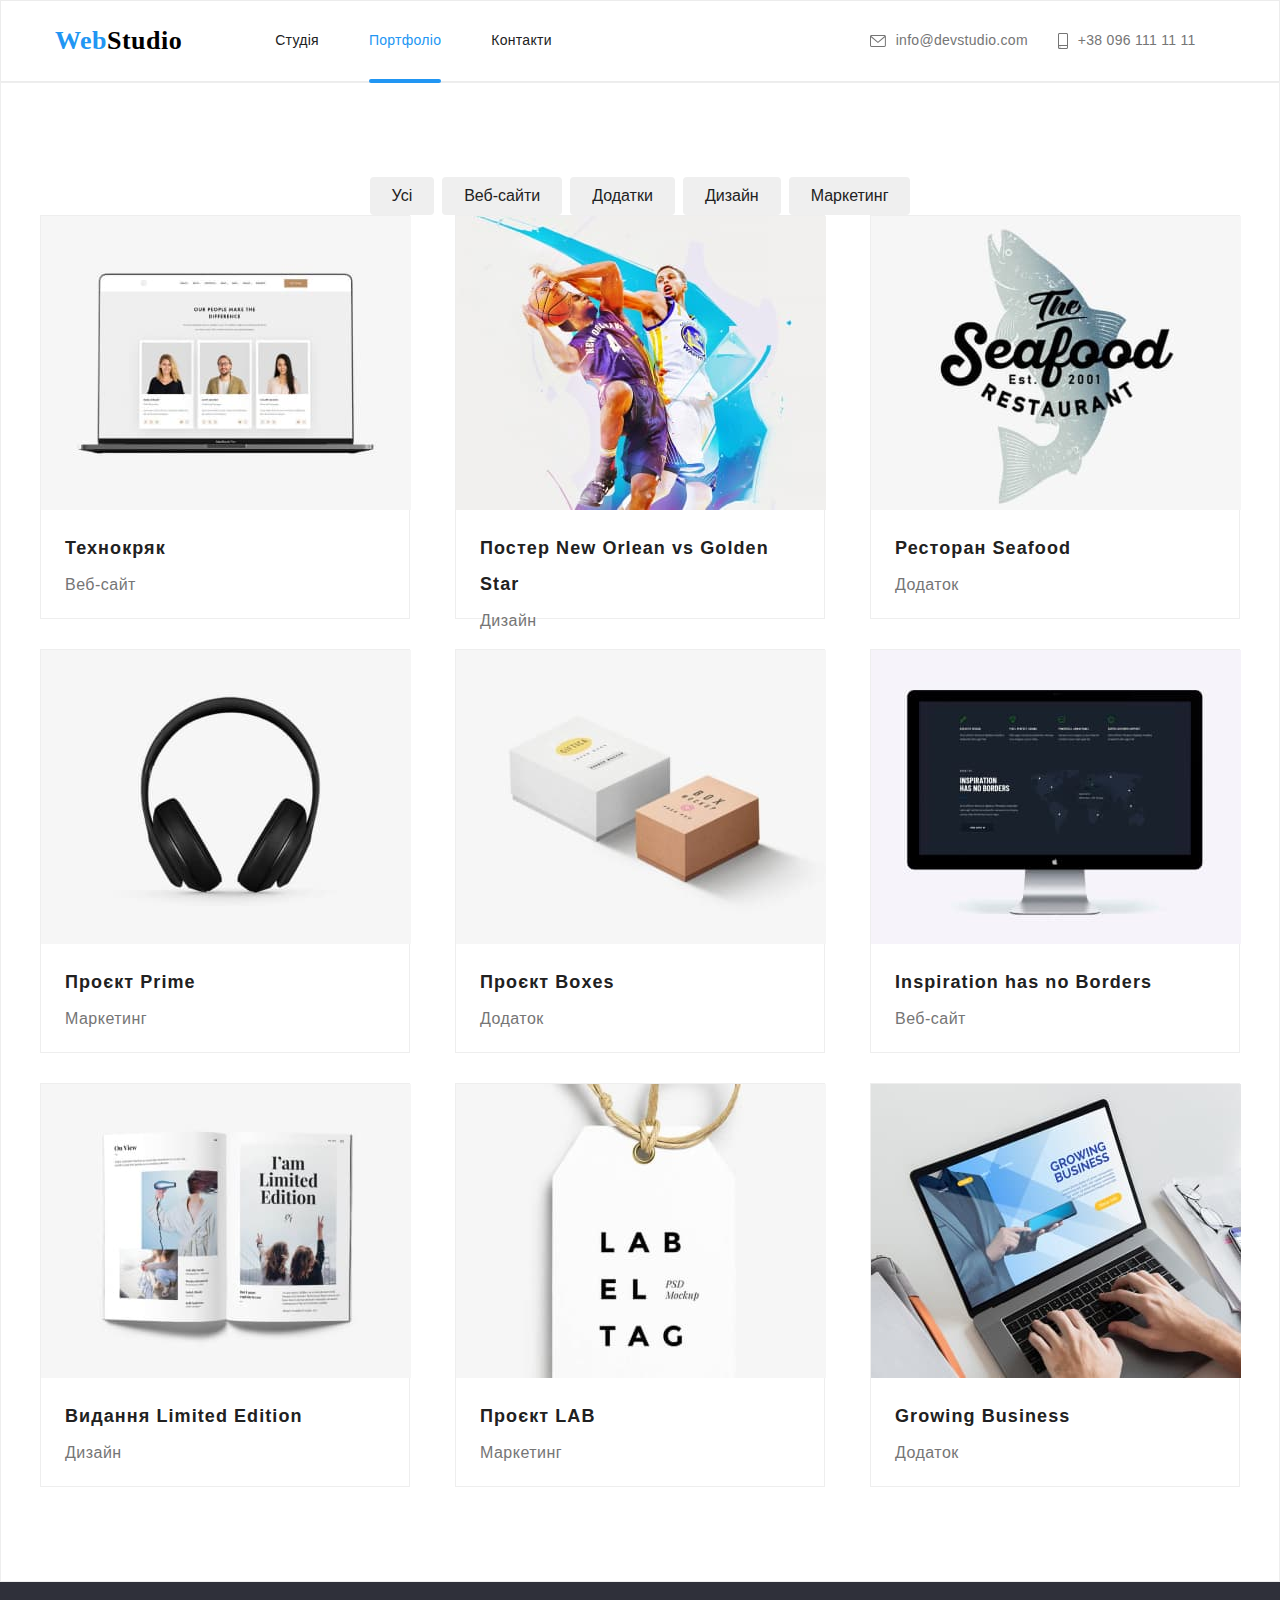
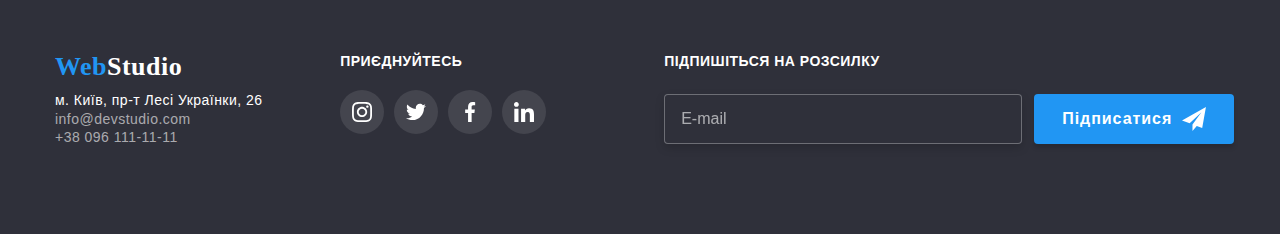
==== portfolio.html @ 76e7edec "Додав шрифти, import в футере" ====
<!DOCTYPE html>
<html lang="uk">
  <head>
    <meta charset="UTF-8" />
    <meta http-equiv="X-UA-Compatible" content="IE=edge" />
    <meta name="viewport" content="width=device-width, initial-scale=1.0" />
    <title>Document</title>
    <link rel="preconnect" href="https://fonts.googleapis.com" />
    <link rel="preconnect" href="https://fonts.gstatic.com" crossorigin />
    <link
      href="https://fonts.googleapis.com/css2?family=Raleway:wght@700&family=Roboto:wght@400;500;700;900&display=swap"
      rel="stylesheet"
    />
    <link
      rel="stylesheet"
      href="https://cdnjs.cloudflare.com/ajax/libs/modern-normalize/1.1.0/modern-normalize.min.css"
    />
    <link rel="stylesheet" href="./css/styles.css" />
    <link rel="stylesheet" href="./css/main.min.css" />
  </head>
  <body>
    <!-- Шапка сайта -->
    <header class="header">
      <div class="header__container-header">
        <a class="logo" href="./index.html"><span class="logo__logotype-web">Web</span><span
            class="logo__logotype-studio">Studio</span></a>

        <div>
          <ul class="header__nav-site list">
            <li class="header__nav-link">
              <a href="./index.html" class="header__link">Студія</a>
            </li>
            <li class="header__nav-link">
              <a href="./portfolio.html" class="header__link current">Портфоліо</a>
            </li>
            <li class="header__nav-link"><a href="#" class="header__link">Контакти</a></li>
          </ul>
        </div>
        <div class="header__container-contact">
          <ul class="header__nav list">
            <li class="header__nav-contact">
              <a href="mailto:info@devstudio.com" class="header__item-header">
                <svg class="header__icon-header" width="16" height="12">
                  <use href="./images/sprite.svg#icon-mail"></use>
                </svg>
                info@devstudio.com</a
              >
            </li>
            <li class="header__nav-contact">
              <a href="tel:+380961111111" class="header__item-header">
                <svg class="header__icon-header" width="10" height="16">
                  <use href="./images/sprite.svg#icon-smartphone"></use>
                </svg>
                +38 096 111 11 11</a
              >
            </li>
          </ul>
        </div>
      </div>
    </header>

    <main>
      <!-- Що робимо -->
      <section class="project">
        <div class="container">
          <h1 class="project__title visually-hidden"></h1>
          <ul class="btn list">
            <li>
              <button class="btn__buttons" type="button">Усі</button>
            </li>
            <li>
              <button class="btn__buttons" type="button">Веб-сайти</button>
            </li>
            <li>
              <button class="btn__buttons" type="button">Додатки</button>
            </li>
            <li>
              <button class="btn__buttons" type="button">Дизайн</button>
            </li>
            <li>
              <button class="btn__buttons" type="button">Маркетинг</button>
            </li>
          </ul>
        </div>

        <!-- Проекти -->
        <div class="container-portfolio">
          <h2 hidden>Наши проекти</h2>          
            <ul class="portfolio list">
              <li>
                <a href="#" class="portfolio__card-link">
                  <div class="card-thumb">
                    <img
                      class="card-thumb__photo-portfolio"
                      src="./images/portfo1.jpg"
                      alt="Відкритий ноутбук"
                      width="370"
                    />
                    <div class="card-thumb__portfolio-overlay">
                      <p class="portfolio__thumb-text">
                        Ресурс пропонує комплексні пропозиції з різним рівнем
                        функціоналу та сервісів. Все це дозволить відвідувачу
                        отримати вичерпні відомості про компанію чи приватну
                        особу.
                      </p>
                    </div>
                  </div>
                  <h3 class="card-thumb__aside-subject">Технокряк</h3>
                  <p class="card-thumb__subject">Веб-сайт</p>
                </a>
              </li>
              <li>
                <a href="#" class="portfolio__card-link"
                  ><div class="card-thumb">
                    <img
                      class="card-thumb__photo-portfolio"
                      src="./images/portfo2.jpg"
                      alt="Грають в баскетбол"
                      width="370"
                    />
                    <div class="card-thumb__portfolio-overlay">
                      <p class="portfolio__thumb-text">
                        Ресурс пропонує комплексні пропозиції з різним рівнем
                        функціоналу та сервісів. Все це дозволить відвідувачу
                        отримати вичерпні відомості про компанію чи приватну
                        особу.
                      </p>
                    </div>
                  </div>
                  <h3 class="card-thumb__aside-subject">
                    Постер New Orlean vs Golden Star
                  </h3>
                  <p class="card-thumb__subject">Дизайн</p>
                </a>
              </li>
              <li>
                <a href="#" class="portfolio__card-link"
                  ><div class="card-thumb">
                    <img
                      class="card-thumb__photo-portfolio"
                      src="./images/portfo3.jpg"
                      alt="Логотип ресторану"
                      width="370"
                    />
                    <div class="card-thumb__portfolio-overlay">
                      <p class="portfolio__thumb-text">
                        Ресурс пропонує комплексні пропозиції з різним рівнем
                        функціоналу та сервісів. Все це дозволить відвідувачу
                        отримати вичерпні відомості про компанію чи приватну
                        особу.
                      </p>
                    </div>
                  </div>
                  <h3 class="card-thumb__aside-subject">Ресторан Seafood</h3>
                  <p class="card-thumb__subject">Додаток</p>
                </a>
              </li>
              <li>
                <a href="#" class="portfolio__card-link"
                  ><div class="card-thumb">
                    <img
                      class="card-thumb__photo-portfolio"
                      src="./images/portfo4.jpg"
                      alt="Навушники"
                      width="370"
                    />
                    <div class="card-thumb__portfolio-overlay">
                      <p class="portfolio__thumb-text">
                        Ресурс пропонує комплексні пропозиції з різним рівнем
                        функціоналу та сервісів. Все це дозволить відвідувачу
                        отримати вичерпні відомості про компанію чи приватну
                        особу.
                      </p>
                    </div>
                  </div>
                  <h3 class="card-thumb__aside-subject">Проєкт Prime</h3>
                  <p class="card-thumb__subject">Маркетинг</p>
                </a>
              </li>
              <li>
                <a href="#" class="portfolio__card-link"
                  ><div class="card-thumb">
                    <img
                      class="card-thumb__photo-portfolio"
                      src="./images/portfo5.jpg"
                      alt="Дві коробки"
                      width="370"
                    />
                    <div class="card-thumb__portfolio-overlay">
                      <p class="portfolio__thumb-text">
                        Ресурс пропонує комплексні пропозиції з різним рівнем
                        функціоналу та сервісів. Все це дозволить відвідувачу
                        отримати вичерпні відомості про компанію чи приватну
                        особу.
                      </p>
                    </div>
                  </div>
                  <h3 class="card-thumb__aside-subject">Проєкт Boxes</h3>
                  <p class="card-thumb__subject">Додаток</p>
                </a>
              </li>
              <li>
                <a href="#" class="portfolio__card-link"
                  ><div class="card-thumb">
                    <img
                      class="card-thumb__photo-portfolio"
                      src="./images/portfo6.jpg"
                      alt="Монітор"
                      width="370"
                    />
                    <div class="card-thumb__portfolio-overlay">
                      <p class="portfolio__thumb-text">
                        Ресурс пропонує комплексні пропозиції з різним рівнем
                        функціоналу та сервісів. Все це дозволить відвідувачу
                        отримати вичерпні відомості про компанію чи приватну
                        особу.
                      </p>
                    </div>
                  </div>
                  <h3 class="card-thumb__aside-subject">Inspiration has no Borders</h3>
                  <p class="card-thumb__subject">Веб-сайт</p>
                </a>
              </li>
              <li>
                <a href="#" class="portfolio__card-link"
                  ><div class="card-thumb">
                    <img
                      class="card-thumb__photo-portfolio"
                      src="./images/portfo7.jpg"
                      alt="Відкрита книга"
                      width="370"
                    />
                    <div class="card-thumb__portfolio-overlay">
                      <p class="portfolio__thumb-text">
                        Ресурс пропонує комплексні пропозиції з різним рівнем
                        функціоналу та сервісів. Все це дозволить відвідувачу
                        отримати вичерпні відомості про компанію чи приватну
                        особу.
                      </p>
                    </div>
                  </div>
                  <h3 class="card-thumb__aside-subject">Видання Limited Edition</h3>
                  <p class="card-thumb__subject">Дизайн</p>
                </a>
              </li>
              <li>
                <a href="#" class="portfolio__card-link"
                  ><div class="card-thumb">
                    <img
                      class="card-thumb__photo-portfolio"
                      src="./images/portfo8.jpg"
                      alt="Бірка"
                      width="370"
                    />
                    <div class="card-thumb__portfolio-overlay">
                      <p class="portfolio__thumb-text">
                        Ресурс пропонує комплексні пропозиції з різним рівнем
                        функціоналу та сервісів. Все це дозволить відвідувачу
                        отримати вичерпні відомості про компанію чи приватну
                        особу.
                      </p>
                    </div>
                  </div>
                  <h3 class="card-thumb__aside-subject">Проєкт LAB</h3>
                  <p class="card-thumb__subject">Маркетинг</p>
                </a>
              </li>
              <li>
                <a href="#" class="portfolio__card-link"
                  ><div class="card-thumb">
                    <img
                      class="card-thumb__photo-portfolio"
                      src="./images/portfo9.jpg"
                      alt="Працює з ноутбуком"
                      width="370"
                    />
                    <div class="card-thumb__portfolio-overlay">
                      <p class="portfolio__thumb-text">
                        Ресурс пропонує комплексні пропозиції з різним рівнем
                        функціоналу та сервісів. Все це дозволить відвідувачу
                        отримати вичерпні відомості про компанію чи приватну
                        особу.
                      </p>
                    </div>
                  </div>
                  <h3 class="card-thumb__aside-subject">Growing Business</h3>
                  <p class="card-thumb__subject">Додаток</p>
                </a>
              </li>
            </ul>
          
        </div>
      </section>
    </main>

    <!-- Футер -->

    <footer class="footer">
      <div class="page-footer">
        <div class="page-footer__container-address">
          <a class="logo" href="./index.html"><span class="logo__logotype-web">Web</span><span
              class="logo__logotype-studio logo__logotype-studio--inverse">Studio</span></a>
    
          <address>
            <ul class="page-footer__nav-footer list">
              <li>
                <a class="page-footer__items" href="https://goo.gl/maps/CPtrU1FHBa2aNyZL9" target="_blank"
                  rel="noopener noreferrer nofollow">
                  м. Київ, пр-т Лесі Українки, 26</a>
              </li>
              <li>
                <a class="page-footer__items-contact" href="mailto:info@devstudio.com">info@devstudio.com</a>
              </li>
              <li>
                <a class="page-footer__items-contact" href="tel:+380961111111">+38 096 111-11-11</a>
              </li>
            </ul>
          </address>
        </div>
    
        <!-- Footer social  -->
    
        <div class="joining">
          <h3 class="joining__title-footer">Приєднуйтесь</h3>
          <div class="joining__logo-social">
            <ul class="joining__social-networks list">
              <li>
                <a class="joining__link-social" href="#">
                  <svg width="20" height="20">
                    <use href="./images/sprite.svg#icon-instagram"></use>
                  </svg>
                </a>
              </li>
              <li>
                <a class="joining__link-social" href="#">
                  <svg width="20" height="20">
                    <use href="./images/sprite.svg#icon-twitter"></use>
                  </svg>
                </a>
              </li>
              <li>
                <a class="joining__link-social" href="#">
                  <svg width="20" height="20">
                    <use href="./images/sprite.svg#icon-facebook"></use>
                  </svg>
                </a>
              </li>
              <li>
                <a class="joining__link-social" href="#">
                  <svg width="20" height="20">
                    <use href="./images/sprite.svg#icon-linkedin"></use>
                  </svg>
                </a>
              </li>
            </ul>
          </div>
        </div>
    
        <!-- Підписка у футері -->
    
        <div class="subscription">
          <h3 class="subscription__title-subscribe">Підпишіться на розсилку</h3>
          <form class="subscription__form-subscribe">
            <label for="subscribe-mail">
              <input class="subscription__input-subscribe" type="email" name="subscribe-mail" placeholder="E-mail" />
            </label>
            <button class="button-subscribe" type="submit">
              Підписатися
              <svg class="button-subscribe__icon-subscribe button-subscribe__icon-subscribe--append" width="24" height="24">
                <use href="./images/sprite.svg#icon-send"></use>
              </svg>
            </button>
          </form>
        </div>
      </div>
    </footer>
  </body>
</html>
---- css/styles.css ----
/* колір основного тексту #212121*/
/* вторинний колір тексту rgba(117, 117, 117, 1) */
/* білий #FFFFFF */
/* акцент #2196F3 */
/* вторинний колір фона #F5F4FA */
/* колір контактів #757575 */






/* Лого */



/* Hero */





/* Модальнне вікно */



/* Checkbox modal  */


/* Button-modal */



/* Section Переваги */


/* Section Що робимо */



/* Section Наша команда */




/* Regular customers */


/* Footer */


/* Footer social */


/* Підписка у футері */





/* Що робимо */
/* Кнопки навігації */
.project {
  padding: 94px 0;
  background-color: var(--color-white);
  border: 1px solid var(--border-color-portfolio);
}

.container {
  width: 100%;
  max-width: 1200px;
  margin: 0 auto;
  padding: 0 15px;
}

.btn {
  display: flex;
  justify-content: center;
  margin-bottom: 50px;
  gap: 8px;
}

.btn__buttons {
  cursor: pointer;

  padding: 6px 22px;

  color: var(--primary-text-color);

  border-radius: 4px;
  border: none;

  font-family: inherit;
  font-weight: 500;
  font-size: 16px;
  line-height: 1.63;
  text-align: center;
  transition: color 250ms cubic-bezier(0.4, 0, 0.2, 1);
}

.btn__buttons:hover,
.btn__buttons:focus {
  color: var(--color-white);
  background-color: var(--accent-color);
  box-shadow: 0px 3px 1px rgba(0, 0, 0, 0.1), 0px 1px 2px rgba(0, 0, 0, 0.08),
    0px 2px 2px rgba(0, 0, 0, 0.12);
}

/* Наші проекти */
.container-portfolio {
  width: 100%;
  max-width: 1200px;
  margin: 0 auto;
  padding: 0;
}
.portfolio {
  display: flex;
  justify-content: space-between;
  flex-wrap: wrap;
  padding: 0;
  margin: 0;
  gap: 30px 30px;
}

.portfolio__card-link {
  display: block;
  width: 370px;
  height: 404px;
  border: 1px solid var(--border-color-portfolio);
  text-decoration: none;
}
.portfolio__card-link:hover .card-thumb__portfolio-overlay,
.portfolio__card-linkk:focus {
  transform: translateY(0);
  opacity: 1;
  box-shadow: 0px 1px 1px rgba(0, 0, 0, 0.12), 0px 4px 4px rgba(0, 0, 0, 0.06),
    1px 4px 6px rgba(0, 0, 0, 0.16);
}

.card-thumb {
  position: relative;
  overflow: hidden;
  width: 370px;
  height: 294px;
}
.card-thumb__photo-portfolio {
  display: block;
  margin-bottom: 0;
}

.card-thumb__portfolio-overlay {
  position: absolute;
  top: 0;
  left: 0;
  width: 100%;
  height: 100%;
  opacity: 0;
  pointer-events: none;
  background-color: var(--background-color-card);

  transform: translateY(100%);
  transition: transform 250ms cubic-bezier(0.4, 0, 0.2, 1),
    opacity 250ms cubic-bezier(0.4, 0, 0.2, 1);
}
.portfolio__thumb-text {
  padding: 63px 24px;
  margin: 0;
  width: 100%;
  max-height: 294px;
  color: var(--color-white);

  font-size: 18px;
  line-height: 1.56;
}

.card-thumb__aside-subject {
  padding: 0 24px;

  margin-top: 20px;
  margin-bottom: 4px;
  color: var(--primary-text-color);

  font-size: 18px;
  line-height: 2;
  letter-spacing: 0.06em;
}

.card-thumb__subject {
  padding: 0 24px;
  margin-top: 0px;
  margin-bottom: 20px;
  color: var(--text-color);

  font-size: 16px;
  line-height: 1.88;
}
---- css/main.min.css ----
:root{--primary-text-color: #212121;--color-white: #ffffff;--text-color: #757575;--accent-color: #2196f3;--background-color-primary: #2f303a;--background-color: #f5f5f5;--background-color-sekondary: #f5f4fa;--color-logo: #000000;--background-color-button: #188ce8;--font-family-primary: Roboto;--font-family-sekondary: Raleway;--color-text-contact: rgba(255, 255, 255, 0.6);--background-color-social: #afb1b8;--border-color-header: #ececec;--border-color-portfolio: #eeeeee;--background-color-modal: rgba(0, 0, 0, 0.2);--background-color-modal-btn: rgba(0, 0, 0, 0.1);--background-color-card: rgba(33, 150, 243, 0.9);--background-color-applications: rgba(47, 48, 58, 0.8);--border-color-modal: rgba(33, 33, 33, 0.2);--color-text-coment: rgba(117, 117, 117, 0.5);--color-bord-subscription: rgba(255, 255, 255, 0.3)}/*! modern-normalize v1.1.0 | MIT License | https://github.com/sindresorhus/modern-normalize */*,::before,::after{box-sizing:border-box}html{line-height:1.15;-webkit-text-size-adjust:100%;-moz-tab-size:4;-o-tab-size:4;tab-size:4}body{margin:0;font-family:system-ui,-apple-system,"Segoe UI",Roboto,Helvetica,Arial,sans-serif,"Apple Color Emoji","Segoe UI Emoji"}hr{height:0;color:inherit}abbr[title]{-webkit-text-decoration:underline dotted;text-decoration:underline dotted}b,strong{font-weight:bolder}code,kbd,samp,pre{font-family:ui-monospace,SFMono-Regular,Consolas,"Liberation Mono",Menlo,monospace;font-size:1em}small{font-size:80%}sub,sup{font-size:75%;line-height:0;position:relative;vertical-align:baseline}sub{bottom:-0.25em}sup{top:-0.5em}table{text-indent:0;border-color:inherit}button,input,optgroup,select,textarea{font-family:inherit;font-size:100%;line-height:1.15;margin:0}button,select{text-transform:none}button,[type=button],[type=reset],[type=submit]{-webkit-appearance:button}::-moz-focus-inner{border-style:none;padding:0}:-moz-focusring{outline:1px dotted ButtonText}:-moz-ui-invalid{box-shadow:none}legend{padding:0}progress{vertical-align:baseline}::-webkit-inner-spin-button,::-webkit-outer-spin-button{height:auto}[type=search]{-webkit-appearance:textfield;outline-offset:-2px}::-webkit-search-decoration{-webkit-appearance:none}::-webkit-file-upload-button{-webkit-appearance:button;font:inherit}summary{display:list-item}body{color:var(--primary-text-color);font-family:Roboto,sans-serif;letter-spacing:.03em}.list{padding:0;margin:0;list-style:none;text-decoration:none}.current::after{display:inline-block;content:"";width:100%;height:4px;position:absolute;left:0;bottom:-2px;background-color:var(--accent-color);border-radius:2px}.visually-hidden{position:absolute;width:1px;height:1px;margin:-1px;border:0;padding:0;white-space:nowrap;-webkit-clip-path:inset(100%);clip-path:inset(100%);clip:rect(0 0 0 0);overflow:hidden}@font-face{font-family:"Roboto";font-style:normal;font-weight:400;src:url("../fonts/roboto-v30-cyrillic-regular.eot");src:local(""),url("../fonts/roboto-v30-cyrillic-regular.eot?#iefix") format("embedded-opentype"),url("../fonts/roboto-v30-cyrillic-regular.woff2") format("woff2"),url("../fonts/roboto-v30-cyrillic-regular.woff") format("woff"),url("../fonts/roboto-v30-cyrillic-regular.ttf") format("truetype"),url("../fonts/roboto-v30-cyrillic-regular.svg#Roboto") format("svg")}@font-face{font-family:"Roboto";font-style:normal;font-weight:500;src:url("../fonts/roboto-v30-cyrillic-500.eot");src:local(""),url("../fonts/roboto-v30-cyrillic-500.eot?#iefix") format("embedded-opentype"),url("../fonts/roboto-v30-cyrillic-500.woff2") format("woff2"),url("../fonts/roboto-v30-cyrillic-500.woff") format("woff"),url("../fonts/roboto-v30-cyrillic-500.ttf") format("truetype"),url("../fonts/roboto-v30-cyrillic-500.svg#Roboto") format("svg")}@font-face{font-family:"Roboto";font-style:normal;font-weight:700;src:url("../fonts/roboto-v30-cyrillic-700.eot");src:local(""),url("../fonts/roboto-v30-cyrillic-700.eot?#iefix") format("embedded-opentype"),url("../fonts/roboto-v30-cyrillic-700.woff2") format("woff2"),url("../fonts/roboto-v30-cyrillic-700.woff") format("woff"),url("../fonts/roboto-v30-cyrillic-700.ttf") format("truetype"),url("../fonts/roboto-v30-cyrillic-700.svg#Roboto") format("svg")}@font-face{font-family:"Roboto";font-style:normal;font-weight:900;src:url("../fonts/roboto-v30-cyrillic-900.eot");src:local(""),url("../fonts/roboto-v30-cyrillic-900.eot?#iefix") format("embedded-opentype"),url("../fonts/roboto-v30-cyrillic-900.woff2") format("woff2"),url("../fonts/roboto-v30-cyrillic-900.woff") format("woff"),url("../fonts/roboto-v30-cyrillic-900.ttf") format("truetype"),url("../fonts/roboto-v30-cyrillic-900.svg#Roboto") format("svg")}@font-face{font-family:"Raleway";font-style:normal;font-weight:400;src:url("../fonts/raleway-v28-latin-regular.eot");src:local(""),url("../fonts/raleway-v28-latin-regular.eot?#iefix") format("embedded-opentype"),url("../fonts/raleway-v28-latin-regular.woff2") format("woff2"),url("../fonts/raleway-v28-latin-regular.woff") format("woff"),url("../fonts/raleway-v28-latin-regular.ttf") format("truetype"),url("../fonts/raleway-v28-latin-regular.svg#Raleway") format("svg")}@font-face{font-family:"Raleway";font-style:normal;font-weight:700;src:url("../fonts/raleway-v28-latin-700.eot");src:local(""),url("../fonts/raleway-v28-latin-700.eot?#iefix") format("embedded-opentype"),url("../fonts/raleway-v28-latin-700.woff2") format("woff2"),url("../fonts/raleway-v28-latin-700.woff") format("woff"),url("../fonts/raleway-v28-latin-700.ttf") format("truetype"),url("../fonts/raleway-v28-latin-700.svg#Raleway") format("svg")}.backdrop{position:fixed;top:0;left:0;width:100%;height:100%;background-color:var(--background-color-modal);opacity:1;transition:opacity 500ms cubic-bezier(0.4, 0, 0.2, 1),visibility 500ms cubic-bezier(0.4, 0, 0.2, 1)}.backdrop.is-hidden{opacity:0;visibility:hidden;pointer-events:none}.backdrop.is-hidden .backdrop__modal{transform:translate(-50%, -50%) scale(1.2)}.backdrop__modal{position:absolute;max-width:528px;min-height:581px;left:50%;top:50%;padding:40px;background-color:var(--color-white);box-shadow:0px 1px 3px rgba(0,0,0,.12),0px 1px 1px rgba(0,0,0,.14),0px 2px 1px rgba(0,0,0,.2);border-radius:4px;transform:translate(-50%, -50%) scale(1);transition:transform 500ms cubic-bezier(0.4, 0, 0.2, 1)}.backdrop__title-modal{margin-top:0%;margin-bottom:12px;font-size:20px;line-height:1.15;text-align:center;color:var(--primary-text-color)}.contact-form{width:448px}.contact-form__form-label{display:block;margin-bottom:4px;font-size:12px;line-height:1.17;letter-spacing:.01em;color:var(--text-color)}.contact-form__form-field{position:relative;margin-bottom:10px}.contact-form__form-input{width:100%;height:40px;padding:12px 12px 12px 42px;border:1px solid var(--background-color-modal);border-radius:4px;outline:none;transition:border-color 250ms cubic-bezier(0.4, 0, 0.2, 1);cursor:pointer}.contact-form__form-input:focus{border-color:var(--accent-color)}.contact-form__modal-icon{position:absolute;display:inline-block;top:50%;left:15px;transform:translateY(-50%);fill:currentColor}.contact-form__form-input:focus+.contact-form__modal-icon{fill:var(--accent-color)}.contact-form__form-coment{width:100%;height:120px;padding:12px 16px;margin-bottom:20px;resize:none;-moz-columns:var(--text-color);columns:var(--text-color);font-size:12px;line-height:1.17;letter-spacing:.01em;border:1px solid var(--background-color-modal);border-radius:4px;outline:none;transition:border-color 250ms cubic-bezier(0.4, 0, 0.2, 1);cursor:pointer}.contact-form__form-coment:focus{border-color:var(--accent-color)}.contact-form__form-coment::-moz-placeholder{color:var(--color-text-coment)}.contact-form__form-coment:-ms-input-placeholder{color:var(--color-text-coment)}.contact-form__form-coment::placeholder{color:var(--color-text-coment)}.benefits{max-width:1600px;padding-top:94px;margin-left:auto;margin-right:auto}.benefits__section-title{display:flex;gap:30px}.benefits__img-benef{display:flex;justify-content:center;align-items:center;width:270px;height:120px;margin-bottom:30px;fill:currentColor;background-color:var(--background-color-sekondary);border-radius:4px}.benefits__title-item{margin-bottom:10px;margin-top:0;font-size:14px;line-height:1.14;text-transform:uppercase;color:var(--primary-text-color)}.benefits__subtitle-item{margin-top:0;font-size:14px;line-height:1.71;color:var(--text-color)}.button{min-width:216px;padding:10px 32px;margin-top:30px;margin-left:auto;margin-right:auto;font-family:inherit;font-weight:700;font-size:16px;line-height:1.88;letter-spacing:.06em;box-shadow:0px 4px 4px rgba(0,0,0,.15);border-radius:4px;border:none;color:var(--color-white);background-color:var(--accent-color);cursor:pointer;transition:background-color 250ms cubic-bezier(0.4, 0, 0.2, 1)}.button:hover,.button:focus{color:var(--color-white);background-color:var(--background-color-button)}.button-close{position:absolute;top:8px;right:8px;display:flex;justify-content:center;align-items:center;width:30px;height:30px;fill:var(--color-logo);border-radius:50%;background-color:var(--color-white);border:1px solid var(--background-color-modal-btn);transition:fill 250ms cubic-bezier(0.4, 0, 0.2, 1);cursor:pointer}.button-close:hover{fill:var(--accent-color)}.button-modal{display:flex;min-width:200px;padding:10px 52px;margin-top:30px;margin-left:auto;margin-right:auto;font-family:inherit;font-weight:700;font-size:16px;line-height:1.88;letter-spacing:.06em;box-shadow:0px 4px 4px rgba(0,0,0,.15);border-radius:4px;border:none;color:var(--color-white);background-color:var(--accent-color);text-align:center;cursor:pointer;transition:background-color 250ms cubic-bezier(0.4, 0, 0.2, 1)}.button-modal:hover,.button-modal:focus{color:var(--color-white);background-color:var(--background-color-button)}.button-subscribe{display:flex;justify-content:center;align-items:center;width:200px;height:50px;padding:10px 28px;font-weight:700;font-size:16px;line-height:30px;letter-spacing:.06em;color:var(--color-white);background-color:var(--accent-color);box-shadow:0px 4px 4px rgba(0,0,0,.15);border-radius:4px;border:none;cursor:pointer;transition:background-color 250ms cubic-bezier(0.4, 0, 0.2, 1)}.button-subscribe:hover,.button-subscribe:focus{color:var(--color-white);background-color:var(--background-color-button)}.button-subscribe__icon-subscribe--append{fill:currentColor;margin-left:10px}.work-card{position:relative;display:flex;justify-content:center}.work-card__work-applications{position:absolute;width:100%;height:70px;bottom:0;background-color:var(--background-color-applications)}.work-card__applications-text{padding-top:27px;padding-bottom:27px;margin:0;font-weight:700;font-size:14px;line-height:1.14;letter-spacing:.03em;text-transform:uppercase;color:var(--color-white)}.checkbox{position:relative;display:flex;justify-content:center;align-items:center;width:100%}.checkbox__label-check{display:flex;justify-content:center;align-items:center}.checkbox__text-check{padding-left:7px;font-size:14px;line-height:1.7;color:var(--text-color)}.checkbox__terms-contract{padding-left:5px;font-size:14px;line-height:1.7;color:var(--accent-color)}.checkbox__input-check{-webkit-appearance:none;-moz-appearance:none;appearance:none;position:absolute}.checkbox__icon-check{position:absolute;top:50%;left:10px;transform:translateY(-50%);display:inline-block;width:16px;height:15px;background-color:var(--background-color);border:1px solid var(--color-logo);border-radius:2px;transition:border 250ms cubic-bezier(0.4, 0, 0.2, 1);cursor:pointer}.checkbox__input-check:checked+.checkbox__icon-check{background-color:var(--accent-color);border:1px solid var(--accent-color);background-image:url("../images/icon-check.svg");background-size:contain;background-origin:border-box}.container{width:100%;max-width:1200px;margin:0 auto;padding:0 15px}.header{display:flex;justify-content:center;align-items:center;max-width:1600px;margin:0 auto;border:1px solid var(--border-color-header)}.header__container-header{display:flex;justify-content:space-between;align-items:center;width:100%;max-width:1200px;height:80px;padding:0 15px}.header__nav-site{display:flex;padding:0;margin:0 auto}.header__nav-link:not(:last-child){margin-right:50px}.header__nav-link:last-child{margin-right:auto}.header__nav-link .header__link{position:relative;display:block;padding:32px 0;font-weight:500;font-size:14px;line-height:1.14;letter-spacing:.02em;text-decoration:none;color:var(--primary-text-color);transition:color 250ms cubic-bezier(0.4, 0, 0.2, 1)}.header__nav-link .header__link:hover,.header__nav-link .header__link:focus{color:var(--accent-color)}.header__nav-link .header__link.current{color:var(--accent-color)}.header__container-contact{max-width:1200px;padding-top:32px;padding-bottom:32px;margin:0 auto 0 318px;text-align:center}.header__nav{display:flex;gap:30px}.header__nav-contact{display:flex;justify-content:center;align-items:center}.header__icon-header{margin-right:10px;fill:currentColor}.header__icon-header:hover{color:var(--accent-color)}.header__nav .header__item-header{display:flex;justify-content:center;align-items:center;padding:32px 0;color:var(--text-color);font-weight:500;font-size:14px;line-height:1.14;letter-spacing:.02em;text-decoration:none;transition:color 250ms cubic-bezier(0.4, 0, 0.2, 1)}.header__nav .header__item-header:hover,.header__nav .header__item-header:focus{color:var(--accent-color)}.hero{max-width:1600px;margin:0 auto;text-align:center;background-image:linear-gradient(to right, rgba(47, 48, 58, 0.4), rgba(47, 48, 58, 0.4)),url("../images/bg-hero.jpg");background-repeat:no-repeat;background-position:center;background-size:cover}.hero__hero-list{display:block;justify-content:center;align-items:center;padding-top:200px;padding-bottom:200px}.hero__hero-title{max-width:696px;margin:0 auto;color:var(--color-white);font-weight:900;font-size:44px;line-height:1.36;letter-spacing:.06em;text-transform:uppercase}.job-section{padding:94px 0;text-align:center}.job-section__work-list{display:flex;justify-content:center;align-items:center;gap:30px}.job-section__work-title{margin-top:0;margin-bottom:50px;color:var(--primary-text-color);font-size:36px;line-height:1.17}.job-section__photo-work:last-child{margin-right:215px}.job-section__photo-work:first-child{margin-left:215px}.logo{margin-right:93px;font-weight:700;font-family:var(--font-family-sekondary);font-size:26px;line-height:1.9;text-decoration:none;color:var(--color-logo)}.logo .logo__logotype-web{color:var(--accent-color)}.logo__logotype-studio--inverse{color:var(--color-white)}.logotype{display:flex;justify-content:center;align-items:center;margin-bottom:30px;margin-left:auto;margin-right:auto;width:206px;height:44px;gap:10px}.logotype__social-team{display:flex;justify-content:center;align-items:center;width:206px;height:44px;gap:16px}.logotype__social-link{display:flex;justify-content:center;align-items:center;width:44px;height:44px;fill:var(--background-color-social);background-color:var(--color-white);border-radius:50%;transition:background-color 250ms cubic-bezier(0.4, 0, 0.2, 1)}.logotype__social-link:hover{fill:var(--color-white);background-color:var(--accent-color)}.customers-logo{display:flex;justify-content:center;align-items:center;gap:30px}.customers-logo__customers-link{display:flex;justify-content:center;align-items:center;width:170px;height:92px;fill:var(--background-color-social);background-color:var(--color-white);border:1px solid var(--background-color-social);border-radius:4px;transition:background-color-social 250ms cubic-bezier(0.4, 0, 0.2, 1)}.customers-logo__customers-link:hover{fill:var(--accent-color);border:1px solid var(--accent-color)}.joining{margin-top:72px;margin-left:65px;margin-bottom:100px;width:206px;height:80px}.joining__title-footer{margin-top:0;margin-bottom:20px;font-size:14px;line-height:1.14;text-transform:uppercase;color:var(--color-white)}.joining__social-networks{display:flex;justify-content:center;align-items:center;gap:10px}.joining__logo-social{display:flex;justify-content:center;align-items:center;gap:10px}.joining__link-social{display:flex;justify-content:center;align-items:center;width:44px;height:44px;fill:var(--color-white);background-color:rgba(255,255,255,.1);border-radius:50%}.joining__link-social:hover{fill:var(--color-white);background-color:var(--accent-color)}.footer{max-width:1600px;height:252px;padding-top:0;margin-left:auto;margin-right:auto;background-color:var(--background-color-primary)}.page-footer{display:flex;width:100%;max-width:1200px;margin:0 auto;padding:0 15px}.page-footer__container-address{margin-top:60px;margin-bottom:60px}.page-footer__nav-footer .page-footer__items{color:var(--color-white);font-style:normal;font-size:14px;line-height:1.17;text-decoration:none}.page-footer__nav-footer .page-footer__items:hover,.page-footer__nav-footer .page-footer__items:focus{color:var(--accent-color)}.page-footer__nav-footer .page-footer__items-contact{color:var(--color-text-contact);font-style:normal;font-size:14px;line-height:1.17;text-decoration:none}.page-footer__nav-footer .page-footer__items-contact:hover,.page-footer__nav-footer .page-footer__items-contact:focus{color:var(--accent-color)}.regular-customers{padding:94px 0;text-align:center}.regular-customers__title-customers{margin-top:0;margin-bottom:50px;font-size:36px;line-height:1.17}.subscription{margin-top:72px;margin-left:118px}.subscription__title-subscribe{margin-top:0;margin-bottom:24px;font-size:14px;line-height:1.14;text-transform:uppercase;color:var(--color-white)}.subscription__form-subscribe{display:flex;justify-content:center;align-items:center}.subscription__input-subscribe{width:358px;height:50px;padding:15px 16px;margin-right:12px;font-weight:400;font-size:16px;line-height:1,25;color:var(--color-white);background-color:var(--background-color-primary);border:1px solid var(--color-bord-subscription);filter:drop-shadow(0px 4px 4px rgba(0, 0, 0, 0.15));border-radius:4px;outline:none}.subscription__input-subscribe::-moz-placeholder{font-weight:400;font-size:16px;line-height:1,25;color:var(--color-text-contact)}.subscription__input-subscribe:-ms-input-placeholder{font-weight:400;font-size:16px;line-height:1,25;color:var(--color-text-contact)}.subscription__input-subscribe::placeholder{font-weight:400;font-size:16px;line-height:1,25;color:var(--color-text-contact)}.command{display:flex;justify-content:center;align-items:center;padding:94px 0;margin:0 auto;text-align:center;background-color:var(--background-color-sekondary)}.command__team{display:flex;justify-content:center;align-items:center;gap:30px}.command__team-title{display:flex;justify-content:center;align-items:center;margin-top:0;margin-bottom:50px;color:var(--primary-text-color);font-size:36px;line-height:1.17}.command__team-foto{display:block;background-color:var(--color-white);box-shadow:0px 1px 3px rgba(0,0,0,.12),0px 1px 1px rgba(0,0,0,.14),0px 2px 1px rgba(0,0,0,.2);border-radius:0px 0px 4px 4px}.command__title{margin-top:30px;margin-bottom:0;color:var(--primary-text-color);font-weight:500;font-size:16px;line-height:1.19}.command__subtitle{margin-top:10pt;margin-bottom:16px;color:var(--text-color);font-size:16px;line-height:1.19}/*# sourceMappingURL=main.min.css.map */
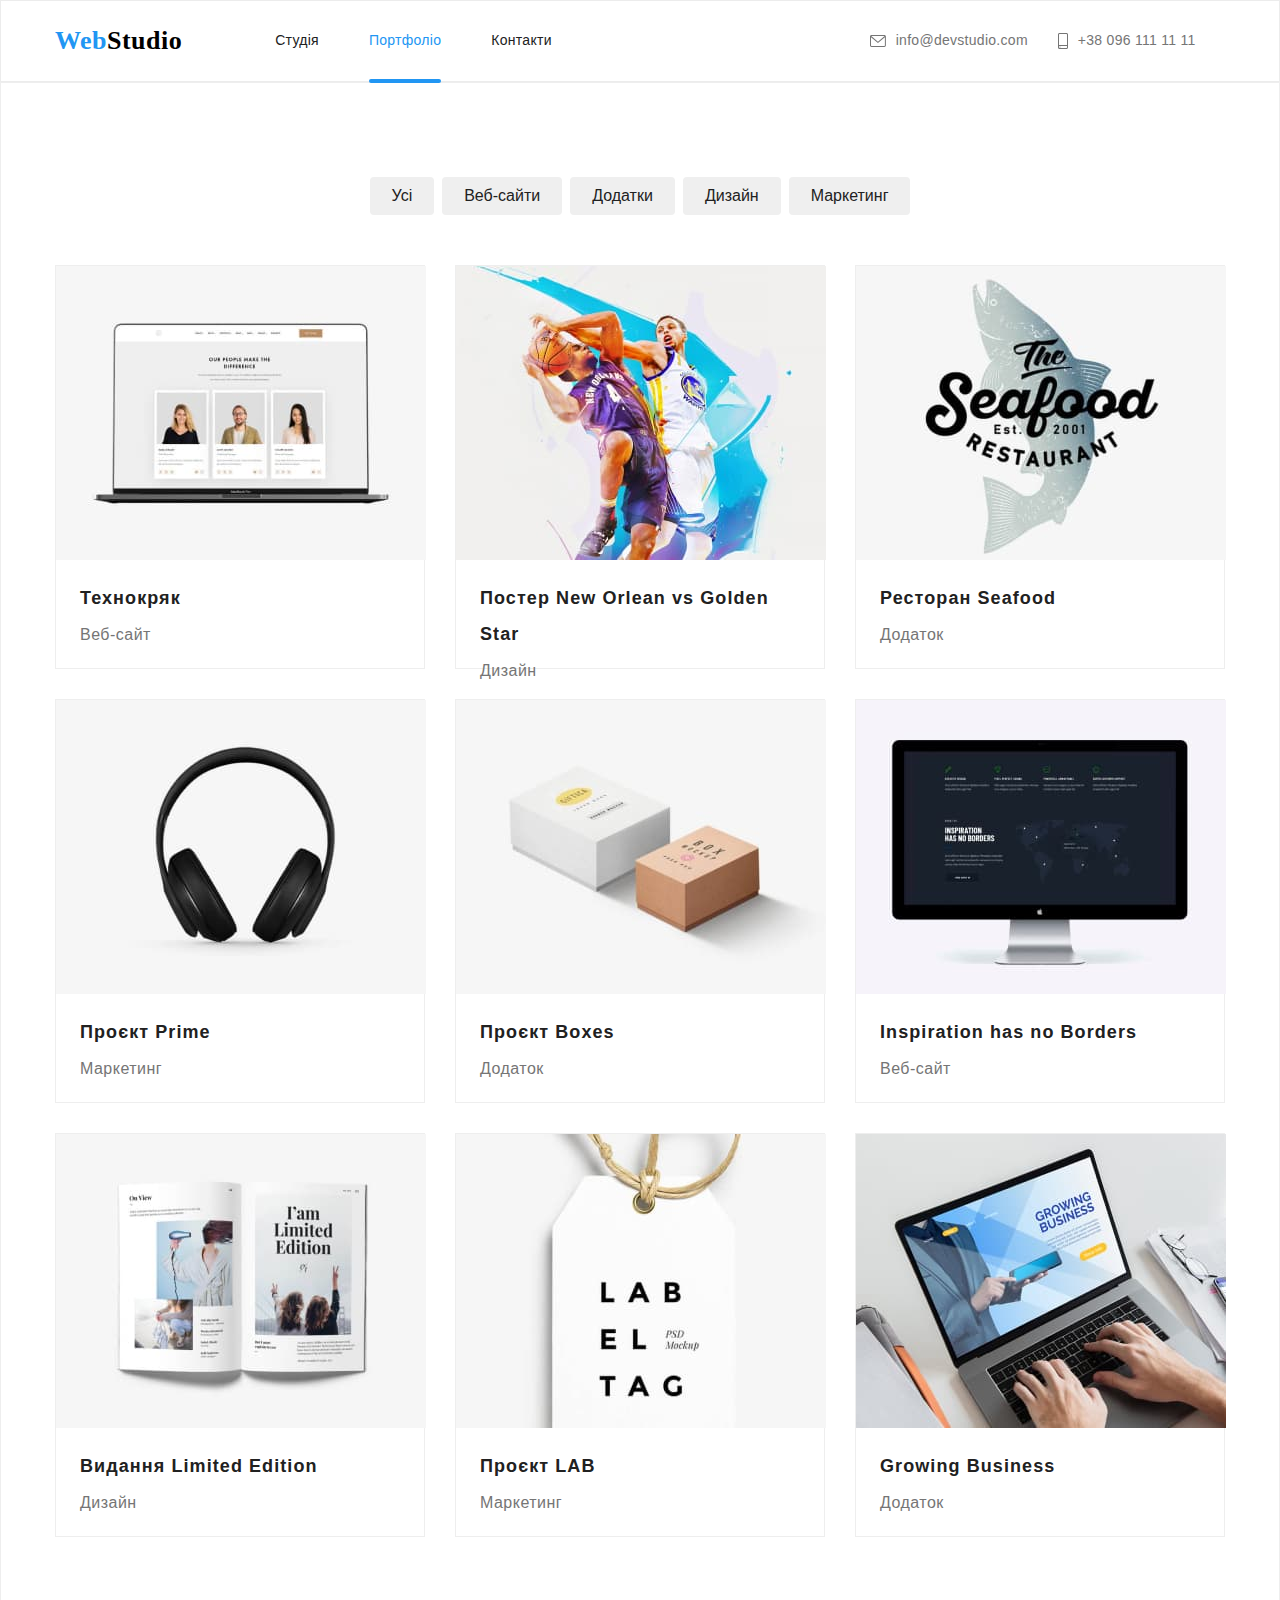
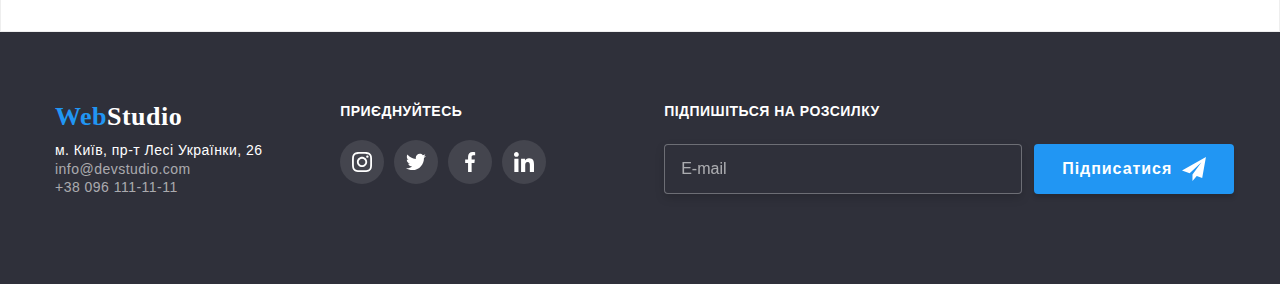
==== commit 46e42d14: "main в sass" ====
--- a/portfolio.html
+++ b/portfolio.html
@@ -25,7 +25,7 @@
         <a class="logo" href="./index.html"><span class="logo__logotype-web">Web</span><span
             class="logo__logotype-studio">Studio</span></a>
 
-        <div>
+        <nav>
           <ul class="header__nav-site list">
             <li class="header__nav-link">
               <a href="./index.html" class="header__link">Студія</a>
@@ -35,7 +35,7 @@
             </li>
             <li class="header__nav-link"><a href="#" class="header__link">Контакти</a></li>
           </ul>
-        </div>
+        </nav>
         <div class="header__container-contact">
           <ul class="header__nav list">
             <li class="header__nav-contact">
@@ -62,30 +62,30 @@
     <main>
       <!-- Що робимо -->
       <section class="project">
+        <div class="container-btn">
+          <h1 class="project__title visually-hidden">Кнопки робіт</h1>
+          <ul class="btn list">
+            <li>
+              <button class="btn__buttons" type="button">Усі</button>
+            </li>
+            <li>
+              <button class="btn__buttons" type="button">Веб-сайти</button>
+            </li>
+            <li>
+              <button class="btn__buttons" type="button">Додатки</button>
+            </li>
+            <li>
+              <button class="btn__buttons" type="button">Дизайн</button>
+            </li>
+            <li>
+              <button class="btn__buttons" type="button">Маркетинг</button>
+            </li>
+          </ul>
+        </div>
+
+        <!-- Проекти -->
         <div class="container">
-          <h1 class="project__title visually-hidden"></h1>
-          <ul class="btn list">
-            <li>
-              <button class="btn__buttons" type="button">Усі</button>
-            </li>
-            <li>
-              <button class="btn__buttons" type="button">Веб-сайти</button>
-            </li>
-            <li>
-              <button class="btn__buttons" type="button">Додатки</button>
-            </li>
-            <li>
-              <button class="btn__buttons" type="button">Дизайн</button>
-            </li>
-            <li>
-              <button class="btn__buttons" type="button">Маркетинг</button>
-            </li>
-          </ul>
-        </div>
-
-        <!-- Проекти -->
-        <div class="container-portfolio">
-          <h2 hidden>Наши проекти</h2>          
+          <h2 class="portfolio__title visually-hidden">Наши проекти</h2>          
             <ul class="portfolio list">
               <li>
                 <a href="#" class="portfolio__card-link">
--- a/css/styles.css
+++ b/css/styles.css
@@ -60,137 +60,15 @@
 
 /* Що робимо */
 /* Кнопки навігації */
-.project {
-  padding: 94px 0;
-  background-color: var(--color-white);
-  border: 1px solid var(--border-color-portfolio);
-}
 
-.container {
-  width: 100%;
-  max-width: 1200px;
-  margin: 0 auto;
-  padding: 0 15px;
-}
-
-.btn {
-  display: flex;
-  justify-content: center;
-  margin-bottom: 50px;
-  gap: 8px;
-}
-
-.btn__buttons {
-  cursor: pointer;
-
-  padding: 6px 22px;
-
-  color: var(--primary-text-color);
-
-  border-radius: 4px;
-  border: none;
-
-  font-family: inherit;
-  font-weight: 500;
-  font-size: 16px;
-  line-height: 1.63;
-  text-align: center;
-  transition: color 250ms cubic-bezier(0.4, 0, 0.2, 1);
-}
-
-.btn__buttons:hover,
-.btn__buttons:focus {
-  color: var(--color-white);
-  background-color: var(--accent-color);
-  box-shadow: 0px 3px 1px rgba(0, 0, 0, 0.1), 0px 1px 2px rgba(0, 0, 0, 0.08),
-    0px 2px 2px rgba(0, 0, 0, 0.12);
-}
 
 /* Наші проекти */
-.container-portfolio {
+/* .container {
   width: 100%;
   max-width: 1200px;
   margin: 0 auto;
   padding: 0;
-}
-.portfolio {
-  display: flex;
-  justify-content: space-between;
-  flex-wrap: wrap;
-  padding: 0;
-  margin: 0;
-  gap: 30px 30px;
-}
+} */
 
-.portfolio__card-link {
-  display: block;
-  width: 370px;
-  height: 404px;
-  border: 1px solid var(--border-color-portfolio);
-  text-decoration: none;
-}
-.portfolio__card-link:hover .card-thumb__portfolio-overlay,
-.portfolio__card-linkk:focus {
-  transform: translateY(0);
-  opacity: 1;
-  box-shadow: 0px 1px 1px rgba(0, 0, 0, 0.12), 0px 4px 4px rgba(0, 0, 0, 0.06),
-    1px 4px 6px rgba(0, 0, 0, 0.16);
-}
 
-.card-thumb {
-  position: relative;
-  overflow: hidden;
-  width: 370px;
-  height: 294px;
-}
-.card-thumb__photo-portfolio {
-  display: block;
-  margin-bottom: 0;
-}
 
-.card-thumb__portfolio-overlay {
-  position: absolute;
-  top: 0;
-  left: 0;
-  width: 100%;
-  height: 100%;
-  opacity: 0;
-  pointer-events: none;
-  background-color: var(--background-color-card);
-
-  transform: translateY(100%);
-  transition: transform 250ms cubic-bezier(0.4, 0, 0.2, 1),
-    opacity 250ms cubic-bezier(0.4, 0, 0.2, 1);
-}
-.portfolio__thumb-text {
-  padding: 63px 24px;
-  margin: 0;
-  width: 100%;
-  max-height: 294px;
-  color: var(--color-white);
-
-  font-size: 18px;
-  line-height: 1.56;
-}
-
-.card-thumb__aside-subject {
-  padding: 0 24px;
-
-  margin-top: 20px;
-  margin-bottom: 4px;
-  color: var(--primary-text-color);
-
-  font-size: 18px;
-  line-height: 2;
-  letter-spacing: 0.06em;
-}
-
-.card-thumb__subject {
-  padding: 0 24px;
-  margin-top: 0px;
-  margin-bottom: 20px;
-  color: var(--text-color);
-
-  font-size: 16px;
-  line-height: 1.88;
-}
--- a/css/main.min.css
+++ b/css/main.min.css
@@ -1 +1 @@
-:root{--primary-text-color: #212121;--color-white: #ffffff;--text-color: #757575;--accent-color: #2196f3;--background-color-primary: #2f303a;--background-color: #f5f5f5;--background-color-sekondary: #f5f4fa;--color-logo: #000000;--background-color-button: #188ce8;--font-family-primary: Roboto;--font-family-sekondary: Raleway;--color-text-contact: rgba(255, 255, 255, 0.6);--background-color-social: #afb1b8;--border-color-header: #ececec;--border-color-portfolio: #eeeeee;--background-color-modal: rgba(0, 0, 0, 0.2);--background-color-modal-btn: rgba(0, 0, 0, 0.1);--background-color-card: rgba(33, 150, 243, 0.9);--background-color-applications: rgba(47, 48, 58, 0.8);--border-color-modal: rgba(33, 33, 33, 0.2);--color-text-coment: rgba(117, 117, 117, 0.5);--color-bord-subscription: rgba(255, 255, 255, 0.3)}/*! modern-normalize v1.1.0 | MIT License | https://github.com/sindresorhus/modern-normalize */*,::before,::after{box-sizing:border-box}html{line-height:1.15;-webkit-text-size-adjust:100%;-moz-tab-size:4;-o-tab-size:4;tab-size:4}body{margin:0;font-family:system-ui,-apple-system,"Segoe UI",Roboto,Helvetica,Arial,sans-serif,"Apple Color Emoji","Segoe UI Emoji"}hr{height:0;color:inherit}abbr[title]{-webkit-text-decoration:underline dotted;text-decoration:underline dotted}b,strong{font-weight:bolder}code,kbd,samp,pre{font-family:ui-monospace,SFMono-Regular,Consolas,"Liberation Mono",Menlo,monospace;font-size:1em}small{font-size:80%}sub,sup{font-size:75%;line-height:0;position:relative;vertical-align:baseline}sub{bottom:-0.25em}sup{top:-0.5em}table{text-indent:0;border-color:inherit}button,input,optgroup,select,textarea{font-family:inherit;font-size:100%;line-height:1.15;margin:0}button,select{text-transform:none}button,[type=button],[type=reset],[type=submit]{-webkit-appearance:button}::-moz-focus-inner{border-style:none;padding:0}:-moz-focusring{outline:1px dotted ButtonText}:-moz-ui-invalid{box-shadow:none}legend{padding:0}progress{vertical-align:baseline}::-webkit-inner-spin-button,::-webkit-outer-spin-button{height:auto}[type=search]{-webkit-appearance:textfield;outline-offset:-2px}::-webkit-search-decoration{-webkit-appearance:none}::-webkit-file-upload-button{-webkit-appearance:button;font:inherit}summary{display:list-item}body{color:var(--primary-text-color);font-family:Roboto,sans-serif;letter-spacing:.03em}.list{padding:0;margin:0;list-style:none;text-decoration:none}.current::after{display:inline-block;content:"";width:100%;height:4px;position:absolute;left:0;bottom:-2px;background-color:var(--accent-color);border-radius:2px}.visually-hidden{position:absolute;width:1px;height:1px;margin:-1px;border:0;padding:0;white-space:nowrap;-webkit-clip-path:inset(100%);clip-path:inset(100%);clip:rect(0 0 0 0);overflow:hidden}@font-face{font-family:"Roboto";font-style:normal;font-weight:400;src:url("../fonts/roboto-v30-cyrillic-regular.eot");src:local(""),url("../fonts/roboto-v30-cyrillic-regular.eot?#iefix") format("embedded-opentype"),url("../fonts/roboto-v30-cyrillic-regular.woff2") format("woff2"),url("../fonts/roboto-v30-cyrillic-regular.woff") format("woff"),url("../fonts/roboto-v30-cyrillic-regular.ttf") format("truetype"),url("../fonts/roboto-v30-cyrillic-regular.svg#Roboto") format("svg")}@font-face{font-family:"Roboto";font-style:normal;font-weight:500;src:url("../fonts/roboto-v30-cyrillic-500.eot");src:local(""),url("../fonts/roboto-v30-cyrillic-500.eot?#iefix") format("embedded-opentype"),url("../fonts/roboto-v30-cyrillic-500.woff2") format("woff2"),url("../fonts/roboto-v30-cyrillic-500.woff") format("woff"),url("../fonts/roboto-v30-cyrillic-500.ttf") format("truetype"),url("../fonts/roboto-v30-cyrillic-500.svg#Roboto") format("svg")}@font-face{font-family:"Roboto";font-style:normal;font-weight:700;src:url("../fonts/roboto-v30-cyrillic-700.eot");src:local(""),url("../fonts/roboto-v30-cyrillic-700.eot?#iefix") format("embedded-opentype"),url("../fonts/roboto-v30-cyrillic-700.woff2") format("woff2"),url("../fonts/roboto-v30-cyrillic-700.woff") format("woff"),url("../fonts/roboto-v30-cyrillic-700.ttf") format("truetype"),url("../fonts/roboto-v30-cyrillic-700.svg#Roboto") format("svg")}@font-face{font-family:"Roboto";font-style:normal;font-weight:900;src:url("../fonts/roboto-v30-cyrillic-900.eot");src:local(""),url("../fonts/roboto-v30-cyrillic-900.eot?#iefix") format("embedded-opentype"),url("../fonts/roboto-v30-cyrillic-900.woff2") format("woff2"),url("../fonts/roboto-v30-cyrillic-900.woff") format("woff"),url("../fonts/roboto-v30-cyrillic-900.ttf") format("truetype"),url("../fonts/roboto-v30-cyrillic-900.svg#Roboto") format("svg")}@font-face{font-family:"Raleway";font-style:normal;font-weight:400;src:url("../fonts/raleway-v28-latin-regular.eot");src:local(""),url("../fonts/raleway-v28-latin-regular.eot?#iefix") format("embedded-opentype"),url("../fonts/raleway-v28-latin-regular.woff2") format("woff2"),url("../fonts/raleway-v28-latin-regular.woff") format("woff"),url("../fonts/raleway-v28-latin-regular.ttf") format("truetype"),url("../fonts/raleway-v28-latin-regular.svg#Raleway") format("svg")}@font-face{font-family:"Raleway";font-style:normal;font-weight:700;src:url("../fonts/raleway-v28-latin-700.eot");src:local(""),url("../fonts/raleway-v28-latin-700.eot?#iefix") format("embedded-opentype"),url("../fonts/raleway-v28-latin-700.woff2") format("woff2"),url("../fonts/raleway-v28-latin-700.woff") format("woff"),url("../fonts/raleway-v28-latin-700.ttf") format("truetype"),url("../fonts/raleway-v28-latin-700.svg#Raleway") format("svg")}.backdrop{position:fixed;top:0;left:0;width:100%;height:100%;background-color:var(--background-color-modal);opacity:1;transition:opacity 500ms cubic-bezier(0.4, 0, 0.2, 1),visibility 500ms cubic-bezier(0.4, 0, 0.2, 1)}.backdrop.is-hidden{opacity:0;visibility:hidden;pointer-events:none}.backdrop.is-hidden .backdrop__modal{transform:translate(-50%, -50%) scale(1.2)}.backdrop__modal{position:absolute;max-width:528px;min-height:581px;left:50%;top:50%;padding:40px;background-color:var(--color-white);box-shadow:0px 1px 3px rgba(0,0,0,.12),0px 1px 1px rgba(0,0,0,.14),0px 2px 1px rgba(0,0,0,.2);border-radius:4px;transform:translate(-50%, -50%) scale(1);transition:transform 500ms cubic-bezier(0.4, 0, 0.2, 1)}.backdrop__title-modal{margin-top:0%;margin-bottom:12px;font-size:20px;line-height:1.15;text-align:center;color:var(--primary-text-color)}.contact-form{width:448px}.contact-form__form-label{display:block;margin-bottom:4px;font-size:12px;line-height:1.17;letter-spacing:.01em;color:var(--text-color)}.contact-form__form-field{position:relative;margin-bottom:10px}.contact-form__form-input{width:100%;height:40px;padding:12px 12px 12px 42px;border:1px solid var(--background-color-modal);border-radius:4px;outline:none;transition:border-color 250ms cubic-bezier(0.4, 0, 0.2, 1);cursor:pointer}.contact-form__form-input:focus{border-color:var(--accent-color)}.contact-form__modal-icon{position:absolute;display:inline-block;top:50%;left:15px;transform:translateY(-50%);fill:currentColor}.contact-form__form-input:focus+.contact-form__modal-icon{fill:var(--accent-color)}.contact-form__form-coment{width:100%;height:120px;padding:12px 16px;margin-bottom:20px;resize:none;-moz-columns:var(--text-color);columns:var(--text-color);font-size:12px;line-height:1.17;letter-spacing:.01em;border:1px solid var(--background-color-modal);border-radius:4px;outline:none;transition:border-color 250ms cubic-bezier(0.4, 0, 0.2, 1);cursor:pointer}.contact-form__form-coment:focus{border-color:var(--accent-color)}.contact-form__form-coment::-moz-placeholder{color:var(--color-text-coment)}.contact-form__form-coment:-ms-input-placeholder{color:var(--color-text-coment)}.contact-form__form-coment::placeholder{color:var(--color-text-coment)}.benefits{max-width:1600px;padding-top:94px;margin-left:auto;margin-right:auto}.benefits__section-title{display:flex;gap:30px}.benefits__img-benef{display:flex;justify-content:center;align-items:center;width:270px;height:120px;margin-bottom:30px;fill:currentColor;background-color:var(--background-color-sekondary);border-radius:4px}.benefits__title-item{margin-bottom:10px;margin-top:0;font-size:14px;line-height:1.14;text-transform:uppercase;color:var(--primary-text-color)}.benefits__subtitle-item{margin-top:0;font-size:14px;line-height:1.71;color:var(--text-color)}.button{min-width:216px;padding:10px 32px;margin-top:30px;margin-left:auto;margin-right:auto;font-family:inherit;font-weight:700;font-size:16px;line-height:1.88;letter-spacing:.06em;box-shadow:0px 4px 4px rgba(0,0,0,.15);border-radius:4px;border:none;color:var(--color-white);background-color:var(--accent-color);cursor:pointer;transition:background-color 250ms cubic-bezier(0.4, 0, 0.2, 1)}.button:hover,.button:focus{color:var(--color-white);background-color:var(--background-color-button)}.button-close{position:absolute;top:8px;right:8px;display:flex;justify-content:center;align-items:center;width:30px;height:30px;fill:var(--color-logo);border-radius:50%;background-color:var(--color-white);border:1px solid var(--background-color-modal-btn);transition:fill 250ms cubic-bezier(0.4, 0, 0.2, 1);cursor:pointer}.button-close:hover{fill:var(--accent-color)}.button-modal{display:flex;min-width:200px;padding:10px 52px;margin-top:30px;margin-left:auto;margin-right:auto;font-family:inherit;font-weight:700;font-size:16px;line-height:1.88;letter-spacing:.06em;box-shadow:0px 4px 4px rgba(0,0,0,.15);border-radius:4px;border:none;color:var(--color-white);background-color:var(--accent-color);text-align:center;cursor:pointer;transition:background-color 250ms cubic-bezier(0.4, 0, 0.2, 1)}.button-modal:hover,.button-modal:focus{color:var(--color-white);background-color:var(--background-color-button)}.button-subscribe{display:flex;justify-content:center;align-items:center;width:200px;height:50px;padding:10px 28px;font-weight:700;font-size:16px;line-height:30px;letter-spacing:.06em;color:var(--color-white);background-color:var(--accent-color);box-shadow:0px 4px 4px rgba(0,0,0,.15);border-radius:4px;border:none;cursor:pointer;transition:background-color 250ms cubic-bezier(0.4, 0, 0.2, 1)}.button-subscribe:hover,.button-subscribe:focus{color:var(--color-white);background-color:var(--background-color-button)}.button-subscribe__icon-subscribe--append{fill:currentColor;margin-left:10px}.work-card{position:relative;display:flex;justify-content:center}.work-card__work-applications{position:absolute;width:100%;height:70px;bottom:0;background-color:var(--background-color-applications)}.work-card__applications-text{padding-top:27px;padding-bottom:27px;margin:0;font-weight:700;font-size:14px;line-height:1.14;letter-spacing:.03em;text-transform:uppercase;color:var(--color-white)}.checkbox{position:relative;display:flex;justify-content:center;align-items:center;width:100%}.checkbox__label-check{display:flex;justify-content:center;align-items:center}.checkbox__text-check{padding-left:7px;font-size:14px;line-height:1.7;color:var(--text-color)}.checkbox__terms-contract{padding-left:5px;font-size:14px;line-height:1.7;color:var(--accent-color)}.checkbox__input-check{-webkit-appearance:none;-moz-appearance:none;appearance:none;position:absolute}.checkbox__icon-check{position:absolute;top:50%;left:10px;transform:translateY(-50%);display:inline-block;width:16px;height:15px;background-color:var(--background-color);border:1px solid var(--color-logo);border-radius:2px;transition:border 250ms cubic-bezier(0.4, 0, 0.2, 1);cursor:pointer}.checkbox__input-check:checked+.checkbox__icon-check{background-color:var(--accent-color);border:1px solid var(--accent-color);background-image:url("../images/icon-check.svg");background-size:contain;background-origin:border-box}.container{width:100%;max-width:1200px;margin:0 auto;padding:0 15px}.header{display:flex;justify-content:center;align-items:center;max-width:1600px;margin:0 auto;border:1px solid var(--border-color-header)}.header__container-header{display:flex;justify-content:space-between;align-items:center;width:100%;max-width:1200px;height:80px;padding:0 15px}.header__nav-site{display:flex;padding:0;margin:0 auto}.header__nav-link:not(:last-child){margin-right:50px}.header__nav-link:last-child{margin-right:auto}.header__nav-link .header__link{position:relative;display:block;padding:32px 0;font-weight:500;font-size:14px;line-height:1.14;letter-spacing:.02em;text-decoration:none;color:var(--primary-text-color);transition:color 250ms cubic-bezier(0.4, 0, 0.2, 1)}.header__nav-link .header__link:hover,.header__nav-link .header__link:focus{color:var(--accent-color)}.header__nav-link .header__link.current{color:var(--accent-color)}.header__container-contact{max-width:1200px;padding-top:32px;padding-bottom:32px;margin:0 auto 0 318px;text-align:center}.header__nav{display:flex;gap:30px}.header__nav-contact{display:flex;justify-content:center;align-items:center}.header__icon-header{margin-right:10px;fill:currentColor}.header__icon-header:hover{color:var(--accent-color)}.header__nav .header__item-header{display:flex;justify-content:center;align-items:center;padding:32px 0;color:var(--text-color);font-weight:500;font-size:14px;line-height:1.14;letter-spacing:.02em;text-decoration:none;transition:color 250ms cubic-bezier(0.4, 0, 0.2, 1)}.header__nav .header__item-header:hover,.header__nav .header__item-header:focus{color:var(--accent-color)}.hero{max-width:1600px;margin:0 auto;text-align:center;background-image:linear-gradient(to right, rgba(47, 48, 58, 0.4), rgba(47, 48, 58, 0.4)),url("../images/bg-hero.jpg");background-repeat:no-repeat;background-position:center;background-size:cover}.hero__hero-list{display:block;justify-content:center;align-items:center;padding-top:200px;padding-bottom:200px}.hero__hero-title{max-width:696px;margin:0 auto;color:var(--color-white);font-weight:900;font-size:44px;line-height:1.36;letter-spacing:.06em;text-transform:uppercase}.job-section{padding:94px 0;text-align:center}.job-section__work-list{display:flex;justify-content:center;align-items:center;gap:30px}.job-section__work-title{margin-top:0;margin-bottom:50px;color:var(--primary-text-color);font-size:36px;line-height:1.17}.job-section__photo-work:last-child{margin-right:215px}.job-section__photo-work:first-child{margin-left:215px}.logo{margin-right:93px;font-weight:700;font-family:var(--font-family-sekondary);font-size:26px;line-height:1.9;text-decoration:none;color:var(--color-logo)}.logo .logo__logotype-web{color:var(--accent-color)}.logo__logotype-studio--inverse{color:var(--color-white)}.logotype{display:flex;justify-content:center;align-items:center;margin-bottom:30px;margin-left:auto;margin-right:auto;width:206px;height:44px;gap:10px}.logotype__social-team{display:flex;justify-content:center;align-items:center;width:206px;height:44px;gap:16px}.logotype__social-link{display:flex;justify-content:center;align-items:center;width:44px;height:44px;fill:var(--background-color-social);background-color:var(--color-white);border-radius:50%;transition:background-color 250ms cubic-bezier(0.4, 0, 0.2, 1)}.logotype__social-link:hover{fill:var(--color-white);background-color:var(--accent-color)}.customers-logo{display:flex;justify-content:center;align-items:center;gap:30px}.customers-logo__customers-link{display:flex;justify-content:center;align-items:center;width:170px;height:92px;fill:var(--background-color-social);background-color:var(--color-white);border:1px solid var(--background-color-social);border-radius:4px;transition:background-color-social 250ms cubic-bezier(0.4, 0, 0.2, 1)}.customers-logo__customers-link:hover{fill:var(--accent-color);border:1px solid var(--accent-color)}.joining{margin-top:72px;margin-left:65px;margin-bottom:100px;width:206px;height:80px}.joining__title-footer{margin-top:0;margin-bottom:20px;font-size:14px;line-height:1.14;text-transform:uppercase;color:var(--color-white)}.joining__social-networks{display:flex;justify-content:center;align-items:center;gap:10px}.joining__logo-social{display:flex;justify-content:center;align-items:center;gap:10px}.joining__link-social{display:flex;justify-content:center;align-items:center;width:44px;height:44px;fill:var(--color-white);background-color:rgba(255,255,255,.1);border-radius:50%}.joining__link-social:hover{fill:var(--color-white);background-color:var(--accent-color)}.footer{max-width:1600px;height:252px;padding-top:0;margin-left:auto;margin-right:auto;background-color:var(--background-color-primary)}.page-footer{display:flex;width:100%;max-width:1200px;margin:0 auto;padding:0 15px}.page-footer__container-address{margin-top:60px;margin-bottom:60px}.page-footer__nav-footer .page-footer__items{color:var(--color-white);font-style:normal;font-size:14px;line-height:1.17;text-decoration:none}.page-footer__nav-footer .page-footer__items:hover,.page-footer__nav-footer .page-footer__items:focus{color:var(--accent-color)}.page-footer__nav-footer .page-footer__items-contact{color:var(--color-text-contact);font-style:normal;font-size:14px;line-height:1.17;text-decoration:none}.page-footer__nav-footer .page-footer__items-contact:hover,.page-footer__nav-footer .page-footer__items-contact:focus{color:var(--accent-color)}.regular-customers{padding:94px 0;text-align:center}.regular-customers__title-customers{margin-top:0;margin-bottom:50px;font-size:36px;line-height:1.17}.subscription{margin-top:72px;margin-left:118px}.subscription__title-subscribe{margin-top:0;margin-bottom:24px;font-size:14px;line-height:1.14;text-transform:uppercase;color:var(--color-white)}.subscription__form-subscribe{display:flex;justify-content:center;align-items:center}.subscription__input-subscribe{width:358px;height:50px;padding:15px 16px;margin-right:12px;font-weight:400;font-size:16px;line-height:1,25;color:var(--color-white);background-color:var(--background-color-primary);border:1px solid var(--color-bord-subscription);filter:drop-shadow(0px 4px 4px rgba(0, 0, 0, 0.15));border-radius:4px;outline:none}.subscription__input-subscribe::-moz-placeholder{font-weight:400;font-size:16px;line-height:1,25;color:var(--color-text-contact)}.subscription__input-subscribe:-ms-input-placeholder{font-weight:400;font-size:16px;line-height:1,25;color:var(--color-text-contact)}.subscription__input-subscribe::placeholder{font-weight:400;font-size:16px;line-height:1,25;color:var(--color-text-contact)}.command{display:flex;justify-content:center;align-items:center;padding:94px 0;margin:0 auto;text-align:center;background-color:var(--background-color-sekondary)}.command__team{display:flex;justify-content:center;align-items:center;gap:30px}.command__team-title{display:flex;justify-content:center;align-items:center;margin-top:0;margin-bottom:50px;color:var(--primary-text-color);font-size:36px;line-height:1.17}.command__team-foto{display:block;background-color:var(--color-white);box-shadow:0px 1px 3px rgba(0,0,0,.12),0px 1px 1px rgba(0,0,0,.14),0px 2px 1px rgba(0,0,0,.2);border-radius:0px 0px 4px 4px}.command__title{margin-top:30px;margin-bottom:0;color:var(--primary-text-color);font-weight:500;font-size:16px;line-height:1.19}.command__subtitle{margin-top:10pt;margin-bottom:16px;color:var(--text-color);font-size:16px;line-height:1.19}/*# sourceMappingURL=main.min.css.map */+:root{--primary-text-color: #212121;--color-white: #ffffff;--text-color: #757575;--accent-color: #2196f3;--background-color-primary: #2f303a;--background-color: #f5f5f5;--background-color-sekondary: #f5f4fa;--color-logo: #000000;--background-color-button: #188ce8;--font-family-primary: Roboto;--font-family-sekondary: Raleway;--color-text-contact: rgba(255, 255, 255, 0.6);--background-color-social: #afb1b8;--border-color-header: #ececec;--border-color-portfolio: #eeeeee;--background-color-modal: rgba(0, 0, 0, 0.2);--background-color-modal-btn: rgba(0, 0, 0, 0.1);--background-color-card: rgba(33, 150, 243, 0.9);--background-color-applications: rgba(47, 48, 58, 0.8);--border-color-modal: rgba(33, 33, 33, 0.2);--color-text-coment: rgba(117, 117, 117, 0.5);--color-bord-subscription: rgba(255, 255, 255, 0.3)}/*! modern-normalize v1.1.0 | MIT License | https://github.com/sindresorhus/modern-normalize */*,::before,::after{box-sizing:border-box}html{line-height:1.15;-webkit-text-size-adjust:100%;-moz-tab-size:4;-o-tab-size:4;tab-size:4}body{margin:0;font-family:system-ui,-apple-system,"Segoe UI",Roboto,Helvetica,Arial,sans-serif,"Apple Color Emoji","Segoe UI Emoji"}hr{height:0;color:inherit}abbr[title]{-webkit-text-decoration:underline dotted;text-decoration:underline dotted}b,strong{font-weight:bolder}code,kbd,samp,pre{font-family:ui-monospace,SFMono-Regular,Consolas,"Liberation Mono",Menlo,monospace;font-size:1em}small{font-size:80%}sub,sup{font-size:75%;line-height:0;position:relative;vertical-align:baseline}sub{bottom:-0.25em}sup{top:-0.5em}table{text-indent:0;border-color:inherit}button,input,optgroup,select,textarea{font-family:inherit;font-size:100%;line-height:1.15;margin:0}button,select{text-transform:none}button,[type=button],[type=reset],[type=submit]{-webkit-appearance:button}::-moz-focus-inner{border-style:none;padding:0}:-moz-focusring{outline:1px dotted ButtonText}:-moz-ui-invalid{box-shadow:none}legend{padding:0}progress{vertical-align:baseline}::-webkit-inner-spin-button,::-webkit-outer-spin-button{height:auto}[type=search]{-webkit-appearance:textfield;outline-offset:-2px}::-webkit-search-decoration{-webkit-appearance:none}::-webkit-file-upload-button{-webkit-appearance:button;font:inherit}summary{display:list-item}body{color:var(--primary-text-color);font-family:Roboto,sans-serif;letter-spacing:.03em}.list{padding:0;margin:0;list-style:none;text-decoration:none}.current::after{display:inline-block;content:"";width:100%;height:4px;position:absolute;left:0;bottom:-2px;background-color:var(--accent-color);border-radius:2px}.visually-hidden{position:absolute;width:1px;height:1px;margin:-1px;border:0;padding:0;white-space:nowrap;-webkit-clip-path:inset(100%);clip-path:inset(100%);clip:rect(0 0 0 0);overflow:hidden}@font-face{font-family:"Roboto";font-style:normal;font-weight:400;src:url("../fonts/roboto-v30-cyrillic-regular.eot");src:local(""),url("../fonts/roboto-v30-cyrillic-regular.eot?#iefix") format("embedded-opentype"),url("../fonts/roboto-v30-cyrillic-regular.woff2") format("woff2"),url("../fonts/roboto-v30-cyrillic-regular.woff") format("woff"),url("../fonts/roboto-v30-cyrillic-regular.ttf") format("truetype"),url("../fonts/roboto-v30-cyrillic-regular.svg#Roboto") format("svg")}@font-face{font-family:"Roboto";font-style:normal;font-weight:500;src:url("../fonts/roboto-v30-cyrillic-500.eot");src:local(""),url("../fonts/roboto-v30-cyrillic-500.eot?#iefix") format("embedded-opentype"),url("../fonts/roboto-v30-cyrillic-500.woff2") format("woff2"),url("../fonts/roboto-v30-cyrillic-500.woff") format("woff"),url("../fonts/roboto-v30-cyrillic-500.ttf") format("truetype"),url("../fonts/roboto-v30-cyrillic-500.svg#Roboto") format("svg")}@font-face{font-family:"Roboto";font-style:normal;font-weight:700;src:url("../fonts/roboto-v30-cyrillic-700.eot");src:local(""),url("../fonts/roboto-v30-cyrillic-700.eot?#iefix") format("embedded-opentype"),url("../fonts/roboto-v30-cyrillic-700.woff2") format("woff2"),url("../fonts/roboto-v30-cyrillic-700.woff") format("woff"),url("../fonts/roboto-v30-cyrillic-700.ttf") format("truetype"),url("../fonts/roboto-v30-cyrillic-700.svg#Roboto") format("svg")}@font-face{font-family:"Roboto";font-style:normal;font-weight:900;src:url("../fonts/roboto-v30-cyrillic-900.eot");src:local(""),url("../fonts/roboto-v30-cyrillic-900.eot?#iefix") format("embedded-opentype"),url("../fonts/roboto-v30-cyrillic-900.woff2") format("woff2"),url("../fonts/roboto-v30-cyrillic-900.woff") format("woff"),url("../fonts/roboto-v30-cyrillic-900.ttf") format("truetype"),url("../fonts/roboto-v30-cyrillic-900.svg#Roboto") format("svg")}@font-face{font-family:"Raleway";font-style:normal;font-weight:400;src:url("../fonts/raleway-v28-latin-regular.eot");src:local(""),url("../fonts/raleway-v28-latin-regular.eot?#iefix") format("embedded-opentype"),url("../fonts/raleway-v28-latin-regular.woff2") format("woff2"),url("../fonts/raleway-v28-latin-regular.woff") format("woff"),url("../fonts/raleway-v28-latin-regular.ttf") format("truetype"),url("../fonts/raleway-v28-latin-regular.svg#Raleway") format("svg")}@font-face{font-family:"Raleway";font-style:normal;font-weight:700;src:url("../fonts/raleway-v28-latin-700.eot");src:local(""),url("../fonts/raleway-v28-latin-700.eot?#iefix") format("embedded-opentype"),url("../fonts/raleway-v28-latin-700.woff2") format("woff2"),url("../fonts/raleway-v28-latin-700.woff") format("woff"),url("../fonts/raleway-v28-latin-700.ttf") format("truetype"),url("../fonts/raleway-v28-latin-700.svg#Raleway") format("svg")}.backdrop{position:fixed;top:0;left:0;width:100%;height:100%;background-color:var(--background-color-modal);opacity:1;transition:opacity 500ms cubic-bezier(0.4, 0, 0.2, 1),visibility 500ms cubic-bezier(0.4, 0, 0.2, 1)}.backdrop.is-hidden{opacity:0;visibility:hidden;pointer-events:none}.backdrop.is-hidden .backdrop__modal{transform:translate(-50%, -50%) scale(1.2)}.backdrop__modal{position:absolute;max-width:528px;min-height:581px;left:50%;top:50%;padding:40px;background-color:var(--color-white);box-shadow:0px 1px 3px rgba(0,0,0,.12),0px 1px 1px rgba(0,0,0,.14),0px 2px 1px rgba(0,0,0,.2);border-radius:4px;transform:translate(-50%, -50%) scale(1);transition:transform 500ms cubic-bezier(0.4, 0, 0.2, 1)}.backdrop__title-modal{margin-top:0%;margin-bottom:12px;font-size:20px;line-height:1.15;text-align:center;color:var(--primary-text-color)}.contact-form{width:448px}.contact-form__form-label{display:block;margin-bottom:4px;font-size:12px;line-height:1.17;letter-spacing:.01em;color:var(--text-color)}.contact-form__form-field{position:relative;margin-bottom:10px}.contact-form__form-input{width:100%;height:40px;padding:12px 12px 12px 42px;border:1px solid var(--background-color-modal);border-radius:4px;outline:none;transition:border-color 250ms cubic-bezier(0.4, 0, 0.2, 1);cursor:pointer}.contact-form__form-input:focus{border-color:var(--accent-color)}.contact-form__modal-icon{position:absolute;display:inline-block;top:50%;left:15px;transform:translateY(-50%);fill:currentColor}.contact-form__form-input:focus+.contact-form__modal-icon{fill:var(--accent-color)}.contact-form__form-coment{width:100%;height:120px;padding:12px 16px;margin-bottom:20px;resize:none;-moz-columns:var(--text-color);columns:var(--text-color);font-size:12px;line-height:1.17;letter-spacing:.01em;border:1px solid var(--background-color-modal);border-radius:4px;outline:none;transition:border-color 250ms cubic-bezier(0.4, 0, 0.2, 1);cursor:pointer}.contact-form__form-coment:focus{border-color:var(--accent-color)}.contact-form__form-coment::-moz-placeholder{color:var(--color-text-coment)}.contact-form__form-coment:-ms-input-placeholder{color:var(--color-text-coment)}.contact-form__form-coment::placeholder{color:var(--color-text-coment)}.benefits{max-width:1600px;padding-top:94px;margin-left:auto;margin-right:auto}.benefits__section-title{display:flex;gap:30px}.benefits__img-benef{display:flex;justify-content:center;align-items:center;width:270px;height:120px;margin-bottom:30px;fill:currentColor;background-color:var(--background-color-sekondary);border-radius:4px}.benefits__title-item{margin-bottom:10px;margin-top:0;font-size:14px;line-height:1.14;text-transform:uppercase;color:var(--primary-text-color)}.benefits__subtitle-item{margin-top:0;font-size:14px;line-height:1.71;color:var(--text-color)}.button{min-width:216px;padding:10px 32px;margin-top:30px;margin-left:auto;margin-right:auto;font-family:inherit;font-weight:700;font-size:16px;line-height:1.88;letter-spacing:.06em;box-shadow:0px 4px 4px rgba(0,0,0,.15);border-radius:4px;border:none;color:var(--color-white);background-color:var(--accent-color);cursor:pointer;transition:background-color 250ms cubic-bezier(0.4, 0, 0.2, 1)}.button:hover,.button:focus{color:var(--color-white);background-color:var(--background-color-button)}.button-close{position:absolute;top:8px;right:8px;display:flex;justify-content:center;align-items:center;width:30px;height:30px;fill:var(--color-logo);border-radius:50%;background-color:var(--color-white);border:1px solid var(--background-color-modal-btn);transition:fill 250ms cubic-bezier(0.4, 0, 0.2, 1);cursor:pointer}.button-close:hover{fill:var(--accent-color)}.button-modal{display:flex;min-width:200px;padding:10px 52px;margin-top:30px;margin-left:auto;margin-right:auto;font-family:inherit;font-weight:700;font-size:16px;line-height:1.88;letter-spacing:.06em;box-shadow:0px 4px 4px rgba(0,0,0,.15);border-radius:4px;border:none;color:var(--color-white);background-color:var(--accent-color);text-align:center;cursor:pointer;transition:background-color 250ms cubic-bezier(0.4, 0, 0.2, 1)}.button-modal:hover,.button-modal:focus{color:var(--color-white);background-color:var(--background-color-button)}.button-subscribe{display:flex;justify-content:center;align-items:center;width:200px;height:50px;padding:10px 28px;font-weight:700;font-size:16px;line-height:30px;letter-spacing:.06em;color:var(--color-white);background-color:var(--accent-color);box-shadow:0px 4px 4px rgba(0,0,0,.15);border-radius:4px;border:none;cursor:pointer;transition:background-color 250ms cubic-bezier(0.4, 0, 0.2, 1)}.button-subscribe:hover,.button-subscribe:focus{color:var(--color-white);background-color:var(--background-color-button)}.button-subscribe__icon-subscribe--append{fill:currentColor;margin-left:10px}.project{padding:94px 0;background-color:var(--color-white);border:1px solid var(--border-color-portfolio)}.container-btn{width:100%;max-width:1200px;margin:0 auto;margin-bottom:50px;padding:0 15px}.btn{display:flex;justify-content:center;gap:8px}.btn__buttons{cursor:pointer;padding:6px 22px;color:var(--primary-text-color);border-radius:4px;border:none;font-family:inherit;font-weight:500;font-size:16px;line-height:1.63;text-align:center;transition:color 250ms cubic-bezier(0.4, 0, 0.2, 1)}.btn__buttons:hover,.btn__buttons:focus{color:var(--color-white);background-color:var(--accent-color);box-shadow:0px 3px 1px rgba(0,0,0,.1),0px 1px 2px rgba(0,0,0,.08),0px 2px 2px rgba(0,0,0,.12)}.work-card{position:relative;display:flex;justify-content:center}.work-card__work-applications{position:absolute;width:100%;height:70px;bottom:0;background-color:var(--background-color-applications)}.work-card__applications-text{padding-top:27px;padding-bottom:27px;margin:0;font-weight:700;font-size:14px;line-height:1.14;letter-spacing:.03em;text-transform:uppercase;color:var(--color-white)}.card-thumb{position:relative;overflow:hidden;width:370px;height:294px}.card-thumb__photo-portfolio{display:block;margin-bottom:0}.card-thumb__portfolio-overlay{position:absolute;top:0;left:0;width:100%;height:100%;opacity:0;pointer-events:none;background-color:var(--background-color-card);transform:translateY(100%);transition:transform 250ms cubic-bezier(0.4, 0, 0.2, 1),opacity 250ms cubic-bezier(0.4, 0, 0.2, 1)}.card-thumb__aside-subject{padding:0 24px;margin-top:20px;margin-bottom:4px;color:var(--primary-text-color);font-size:18px;line-height:2;letter-spacing:.06em}.card-thumb__subject{padding:0 24px;margin-top:0px;margin-bottom:20px;color:var(--text-color);font-size:16px;line-height:1.88}.checkbox{position:relative;display:flex;justify-content:center;align-items:center;width:100%}.checkbox__label-check{display:flex;justify-content:center;align-items:center}.checkbox__text-check{padding-left:7px;font-size:14px;line-height:1.7;color:var(--text-color)}.checkbox__terms-contract{padding-left:5px;font-size:14px;line-height:1.7;color:var(--accent-color)}.checkbox__input-check{-webkit-appearance:none;-moz-appearance:none;appearance:none;position:absolute}.checkbox__icon-check{position:absolute;top:50%;left:10px;transform:translateY(-50%);display:inline-block;width:16px;height:15px;background-color:var(--background-color);border:1px solid var(--color-logo);border-radius:2px;transition:border 250ms cubic-bezier(0.4, 0, 0.2, 1);cursor:pointer}.checkbox__input-check:checked+.checkbox__icon-check{background-color:var(--accent-color);border:1px solid var(--accent-color);background-image:url("../images/icon-check.svg");background-size:contain;background-origin:border-box}.container{width:100%;max-width:1200px;margin:0 auto;padding:0 15px}.header{display:flex;justify-content:center;align-items:center;max-width:1600px;margin:0 auto;border:1px solid var(--border-color-header)}.header__container-header{display:flex;justify-content:space-between;align-items:center;width:100%;max-width:1200px;height:80px;padding:0 15px}.header__nav-site{display:flex;padding:0;margin:0 auto}.header__nav-link:not(:last-child){margin-right:50px}.header__nav-link:last-child{margin-right:auto}.header__nav-link .header__link{position:relative;display:block;padding:32px 0;font-weight:500;font-size:14px;line-height:1.14;letter-spacing:.02em;text-decoration:none;color:var(--primary-text-color);transition:color 250ms cubic-bezier(0.4, 0, 0.2, 1)}.header__nav-link .header__link:hover,.header__nav-link .header__link:focus{color:var(--accent-color)}.header__nav-link .header__link.current{color:var(--accent-color)}.header__container-contact{max-width:1200px;padding-top:32px;padding-bottom:32px;margin:0 auto 0 318px;text-align:center}.header__nav{display:flex;gap:30px}.header__nav-contact{display:flex;justify-content:center;align-items:center}.header__icon-header{margin-right:10px;fill:currentColor}.header__icon-header:hover{color:var(--accent-color)}.header__nav .header__item-header{display:flex;justify-content:center;align-items:center;padding:32px 0;color:var(--text-color);font-weight:500;font-size:14px;line-height:1.14;letter-spacing:.02em;text-decoration:none;transition:color 250ms cubic-bezier(0.4, 0, 0.2, 1)}.header__nav .header__item-header:hover,.header__nav .header__item-header:focus{color:var(--accent-color)}.hero{max-width:1600px;margin:0 auto;text-align:center;background-image:linear-gradient(to right, rgba(47, 48, 58, 0.4), rgba(47, 48, 58, 0.4)),url("../images/bg-hero.jpg");background-repeat:no-repeat;background-position:center;background-size:cover}.hero__hero-list{display:block;justify-content:center;align-items:center;padding-top:200px;padding-bottom:200px}.hero__hero-title{max-width:696px;margin:0 auto;color:var(--color-white);font-weight:900;font-size:44px;line-height:1.36;letter-spacing:.06em;text-transform:uppercase}.job-section{padding:94px 0;text-align:center}.job-section__work-list{display:flex;justify-content:center;align-items:center;gap:30px}.job-section__work-title{margin-top:0;margin-bottom:50px;color:var(--primary-text-color);font-size:36px;line-height:1.17}.job-section__photo-work:last-child{margin-right:215px}.job-section__photo-work:first-child{margin-left:215px}.logo{margin-right:93px;font-weight:700;font-family:var(--font-family-sekondary);font-size:26px;line-height:1.9;text-decoration:none;color:var(--color-logo)}.logo .logo__logotype-web{color:var(--accent-color)}.logo__logotype-studio--inverse{color:var(--color-white)}.logotype{display:flex;justify-content:center;align-items:center;margin-bottom:30px;margin-left:auto;margin-right:auto;width:206px;height:44px;gap:10px}.logotype__social-team{display:flex;justify-content:center;align-items:center;width:206px;height:44px;gap:16px}.logotype__social-link{display:flex;justify-content:center;align-items:center;width:44px;height:44px;fill:var(--background-color-social);background-color:var(--color-white);border-radius:50%;transition:background-color 250ms cubic-bezier(0.4, 0, 0.2, 1)}.logotype__social-link:hover{fill:var(--color-white);background-color:var(--accent-color)}.customers-logo{display:flex;justify-content:center;align-items:center;gap:30px}.customers-logo__customers-link{display:flex;justify-content:center;align-items:center;width:170px;height:92px;fill:var(--background-color-social);background-color:var(--color-white);border:1px solid var(--background-color-social);border-radius:4px;transition:background-color-social 250ms cubic-bezier(0.4, 0, 0.2, 1)}.customers-logo__customers-link:hover{fill:var(--accent-color);border:1px solid var(--accent-color)}.joining{margin-top:72px;margin-left:65px;margin-bottom:100px;width:206px;height:80px}.joining__title-footer{margin-top:0;margin-bottom:20px;font-size:14px;line-height:1.14;text-transform:uppercase;color:var(--color-white)}.joining__social-networks{display:flex;justify-content:center;align-items:center;gap:10px}.joining__logo-social{display:flex;justify-content:center;align-items:center;gap:10px}.joining__link-social{display:flex;justify-content:center;align-items:center;width:44px;height:44px;fill:var(--color-white);background-color:rgba(255,255,255,.1);border-radius:50%}.joining__link-social:hover{fill:var(--color-white);background-color:var(--accent-color)}.footer{max-width:1600px;height:252px;padding-top:0;margin-left:auto;margin-right:auto;background-color:var(--background-color-primary)}.page-footer{display:flex;width:100%;max-width:1200px;margin:0 auto;padding:0 15px}.page-footer__container-address{margin-top:60px;margin-bottom:60px}.page-footer__nav-footer .page-footer__items{color:var(--color-white);font-style:normal;font-size:14px;line-height:1.17;text-decoration:none}.page-footer__nav-footer .page-footer__items:hover,.page-footer__nav-footer .page-footer__items:focus{color:var(--accent-color)}.page-footer__nav-footer .page-footer__items-contact{color:var(--color-text-contact);font-style:normal;font-size:14px;line-height:1.17;text-decoration:none}.page-footer__nav-footer .page-footer__items-contact:hover,.page-footer__nav-footer .page-footer__items-contact:focus{color:var(--accent-color)}.regular-customers{padding:94px 0;text-align:center}.regular-customers__title-customers{margin-top:0;margin-bottom:50px;font-size:36px;line-height:1.17}.subscription{margin-top:72px;margin-left:118px}.subscription__title-subscribe{margin-top:0;margin-bottom:24px;font-size:14px;line-height:1.14;text-transform:uppercase;color:var(--color-white)}.subscription__form-subscribe{display:flex;justify-content:center;align-items:center}.subscription__input-subscribe{width:358px;height:50px;padding:15px 16px;margin-right:12px;font-weight:400;font-size:16px;line-height:1,25;color:var(--color-white);background-color:var(--background-color-primary);border:1px solid var(--color-bord-subscription);filter:drop-shadow(0px 4px 4px rgba(0, 0, 0, 0.15));border-radius:4px;outline:none}.subscription__input-subscribe::-moz-placeholder{font-weight:400;font-size:16px;line-height:1,25;color:var(--color-text-contact)}.subscription__input-subscribe:-ms-input-placeholder{font-weight:400;font-size:16px;line-height:1,25;color:var(--color-text-contact)}.subscription__input-subscribe::placeholder{font-weight:400;font-size:16px;line-height:1,25;color:var(--color-text-contact)}.command{display:flex;justify-content:center;align-items:center;padding:94px 0;margin:0 auto;text-align:center;background-color:var(--background-color-sekondary)}.command__team{display:flex;justify-content:center;align-items:center;gap:30px}.command__team-title{display:flex;justify-content:center;align-items:center;margin-top:0;margin-bottom:50px;color:var(--primary-text-color);font-size:36px;line-height:1.17}.command__team-foto{display:block;background-color:var(--color-white);box-shadow:0px 1px 3px rgba(0,0,0,.12),0px 1px 1px rgba(0,0,0,.14),0px 2px 1px rgba(0,0,0,.2);border-radius:0px 0px 4px 4px}.command__title{margin-top:30px;margin-bottom:0;color:var(--primary-text-color);font-weight:500;font-size:16px;line-height:1.19}.command__subtitle{margin-top:10pt;margin-bottom:16px;color:var(--text-color);font-size:16px;line-height:1.19}.portfolio{display:flex;justify-content:space-between;flex-wrap:wrap;padding:0;margin:0;gap:30px 30px}.portfolio__card-link{display:block;width:370px;height:404px;border:1px solid var(--border-color-portfolio);text-decoration:none}.portfolio__card-link:hover .card-thumb__portfolio-overlay,.portfolio__card-link:focus{transform:translateY(0);opacity:1;box-shadow:0px 1px 1px rgba(0,0,0,.12),0px 4px 4px rgba(0,0,0,.06),1px 4px 6px rgba(0,0,0,.16)}.portfolio__thumb-text{padding:63px 24px;margin:0;width:100%;max-height:294px;color:var(--color-white);font-size:18px;line-height:1.56}/*# sourceMappingURL=main.min.css.map */